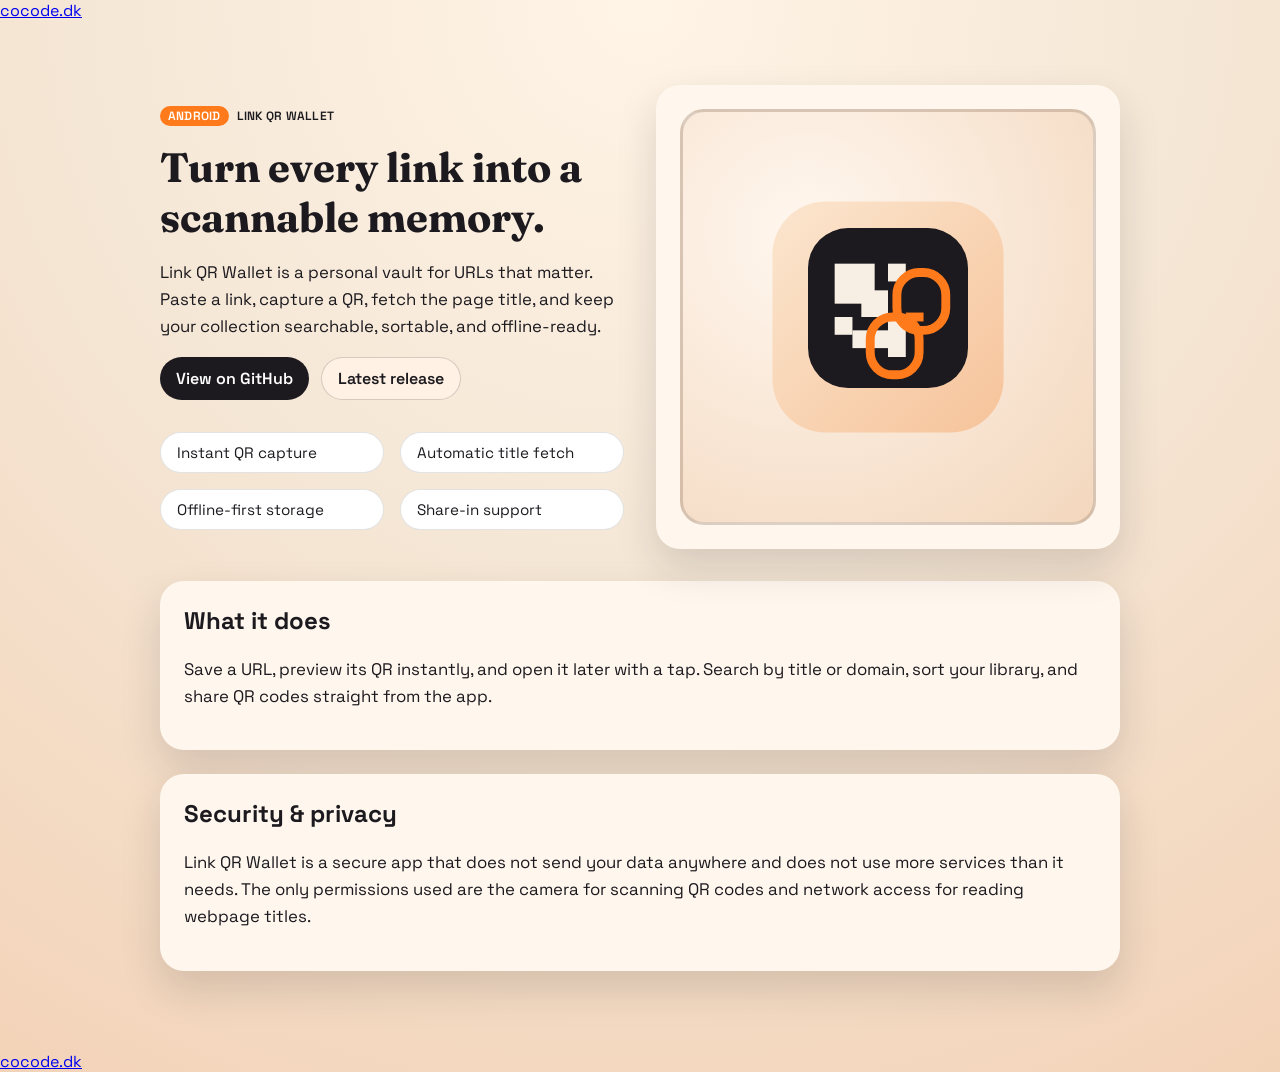
==== docs/index.html @ e9cfd3ce "feat(site): wear the cocode.dk family frame The site had no top bar; cocode-head is added fresh abov" ====
<!doctype html>
<html lang="en">
  <head>
    <meta charset="utf-8" />
    <meta name="viewport" content="width=device-width, initial-scale=1" />
    <title>Link QR Wallet</title>
    <link rel="icon" type="image/svg+xml" href="favicon.svg" />
    <style>
      @import url("https://fonts.googleapis.com/css2?family=Fraunces:wght@500;700&family=Space+Grotesk:wght@400;600&display=swap");
      :root {
        color-scheme: light;
        --bg: #f5e7d6;
        --text: #1c1a1f;
        --accent: #ff7a1a;
        --card: #fff7ee;
        --shadow: rgba(28, 26, 31, 0.15);
      }
      body {
        margin: 0;
        font-family: "Space Grotesk", "Helvetica", sans-serif;
        background:
          radial-gradient(circle at top, #fff4e6 0%, var(--bg) 45%, #f3d3b8 100%),
          linear-gradient(120deg, #f7e2cb 0%, #fcebd8 60%, #f5d0ae 100%);
        color: var(--text);
      }
      .wrap {
        max-width: 960px;
        margin: 0 auto;
        padding: 64px 24px 80px;
      }
      .hero {
        display: grid;
        gap: 32px;
        grid-template-columns: repeat(auto-fit, minmax(260px, 1fr));
        align-items: center;
      }
      .badge {
        display: inline-flex;
        align-items: center;
        gap: 8px;
        font-weight: 600;
        letter-spacing: 0.02em;
        text-transform: uppercase;
        font-size: 0.75rem;
      }
      .badge span {
        background: var(--accent);
        color: white;
        padding: 2px 8px;
        border-radius: 999px;
      }
      h1 {
        font-family: "Fraunces", "Georgia", serif;
        font-size: clamp(2.4rem, 3.2vw, 3.4rem);
        margin: 16px 0 8px;
      }
      p {
        line-height: 1.6;
        font-size: 1.05rem;
      }
      .card {
        background: var(--card);
        padding: 24px;
        border-radius: 24px;
        box-shadow: 0 18px 40px var(--shadow);
      }
      .grid {
        display: grid;
        gap: 16px;
        grid-template-columns: repeat(auto-fit, minmax(220px, 1fr));
        margin-top: 32px;
      }
      .pill {
        border: 1px solid rgba(27, 27, 27, 0.12);
        border-radius: 999px;
        padding: 10px 16px;
        display: inline-flex;
        gap: 8px;
        align-items: center;
        font-size: 0.95rem;
        background: white;
      }
      .cta-group {
        display: flex;
        flex-wrap: wrap;
        gap: 12px;
        margin-top: 8px;
      }
      .cta {
        display: inline-flex;
        align-items: center;
        gap: 8px;
        padding: 10px 16px;
        border-radius: 999px;
        text-decoration: none;
        font-weight: 600;
        transition: background-color 0.2s ease, border-color 0.2s ease, box-shadow 0.2s ease;
      }
      .cta-primary {
        background: #1c1a1f;
        color: #fff;
      }
      .cta-secondary {
        border: 1px solid rgba(27, 27, 27, 0.18);
        color: var(--text);
        background: #fff2e4;
      }
      .cta:hover {
        cursor: pointer;
      }
      .cta-primary:hover {
        background: #3a373f;
      }
      .cta-primary:focus,
      .cta-primary:focus-visible {
        outline: none;
        box-shadow: 0 0 0 3px var(--bg), 0 0 0 5px #1c1a1f;
      }
      .cta-secondary:hover {
        background: #ffe4c9;
        border-color: rgba(27, 27, 27, 0.35);
      }
      .cta-secondary:focus,
      .cta-secondary:focus-visible {
        outline: none;
        box-shadow: 0 0 0 3px var(--bg), 0 0 0 5px var(--accent);
      }
      .qr-box {
        aspect-ratio: 1 / 1;
        display: grid;
        place-items: center;
        border-radius: 24px;
        border: 3px solid rgba(28, 26, 31, 0.14);
        background: radial-gradient(circle at 30% 30%, #fff7ef, #f3d7bd);
        padding: 18px;
      }
      .icon {
        width: min(240px, 60vw);
        animation: float 3.6s ease-in-out infinite;
      }
      @keyframes float {
        0% { transform: translateY(0px); }
        50% { transform: translateY(-8px); }
        100% { transform: translateY(0px); }
      }
      /* The cocode.dk frame lines up with the .wrap column. .wrap has no box-sizing reset, so its
         max-width (960px) caps the content box only and its 24px padding adds to that -- the
         frame's own bar is border-box, so --cocode-max needs the full rendered width (960 + 2*24). */
      cocode-head, cocode-foot { --cocode-max: 1008px; --cocode-gutter: 24px; }
    </style>
    <link rel="stylesheet" href="https://brand.cocode.dk/v1.css" />
    <script type="module" src="https://brand.cocode.dk/v1.js"></script>
  </head>
  <body>
    <!-- The cocode.dk family frame. Without JavaScript its child shows instead: a way home.
         The site has no top bar of its own to replace. -->
    <cocode-head project="Link QR Wallet" accent="#ff7a1a" on-accent="#ffffff">
      <a href="https://cocode.dk">cocode.dk</a>
    </cocode-head>
    <main class="wrap">
      <section class="hero">
        <div>
          <div class="badge">
            <span>Android</span>
            Link QR Wallet
          </div>
          <h1>Turn every link into a scannable memory.</h1>
          <p>
            Link QR Wallet is a personal vault for URLs that matter. Paste a link,
            capture a QR, fetch the page title, and keep your collection searchable,
            sortable, and offline-ready.
          </p>
          <div class="cta-group">
            <a class="cta cta-primary" href="https://github.com/cocodedk/LinkQRWallet">
              View on GitHub
            </a>
            <a class="cta cta-secondary" href="https://github.com/cocodedk/LinkQRWallet/releases/latest">
              Latest release
            </a>
          </div>
          <div class="grid">
            <div class="pill">Instant QR capture</div>
            <div class="pill">Automatic title fetch</div>
            <div class="pill">Offline-first storage</div>
            <div class="pill">Share-in support</div>
          </div>
        </div>
        <div class="card">
          <div class="qr-box">
            <svg class="icon" viewBox="0 0 108 108" role="img" aria-label="Link QR Wallet icon">
              <defs>
                <linearGradient id="bg" x1="0" y1="0" x2="1" y2="1">
                  <stop offset="0%" stop-color="#FBE6CF" />
                  <stop offset="100%" stop-color="#F6C39A" />
                </linearGradient>
              </defs>
              <rect x="2" y="2" width="104" height="104" rx="24" fill="url(#bg)" />
              <rect x="18" y="14" width="72" height="72" rx="18" fill="#1C1A1F" />
              <rect x="30" y="30" width="18" height="18" fill="#F7EFE4" />
              <rect x="54" y="30" width="8" height="8" fill="#F7EFE4" />
              <rect x="30" y="54" width="8" height="8" fill="#F7EFE4" />
              <rect x="42" y="42" width="12" height="12" fill="#F7EFE4" />
              <rect x="54" y="54" width="8" height="18" fill="#F7EFE4" />
              <rect x="38" y="60" width="16" height="8" fill="#F7EFE4" />
              <rect x="46" y="54" width="22" height="26" rx="10" fill="none" stroke="#FF7A1A" stroke-width="4" />
              <rect x="58" y="34" width="22" height="26" rx="10" fill="none" stroke="#FF7A1A" stroke-width="4" />
              <rect x="62" y="52" width="8" height="4" fill="#FF7A1A" />
            </svg>
          </div>
        </div>
      </section>
      <section class="card" style="margin-top: 32px;">
        <h2 style="margin-top: 0;">What it does</h2>
        <p>
          Save a URL, preview its QR instantly, and open it later with a tap.
          Search by title or domain, sort your library, and share QR codes
          straight from the app.
        </p>
      </section>
      <section class="card" style="margin-top: 24px;">
        <h2 style="margin-top: 0;">Security &amp; privacy</h2>
        <p>
          Link QR Wallet is a secure app that does not send your data anywhere
          and does not use more services than it needs. The only permissions
          used are the camera for scanning QR codes and network access for
          reading webpage titles.
        </p>
      </section>
    </main>

    <cocode-foot repo="cocodedk/LinkQRWallet">
      <a href="https://cocode.dk">cocode.dk</a>
    </cocode-foot>
  </body>
</html>
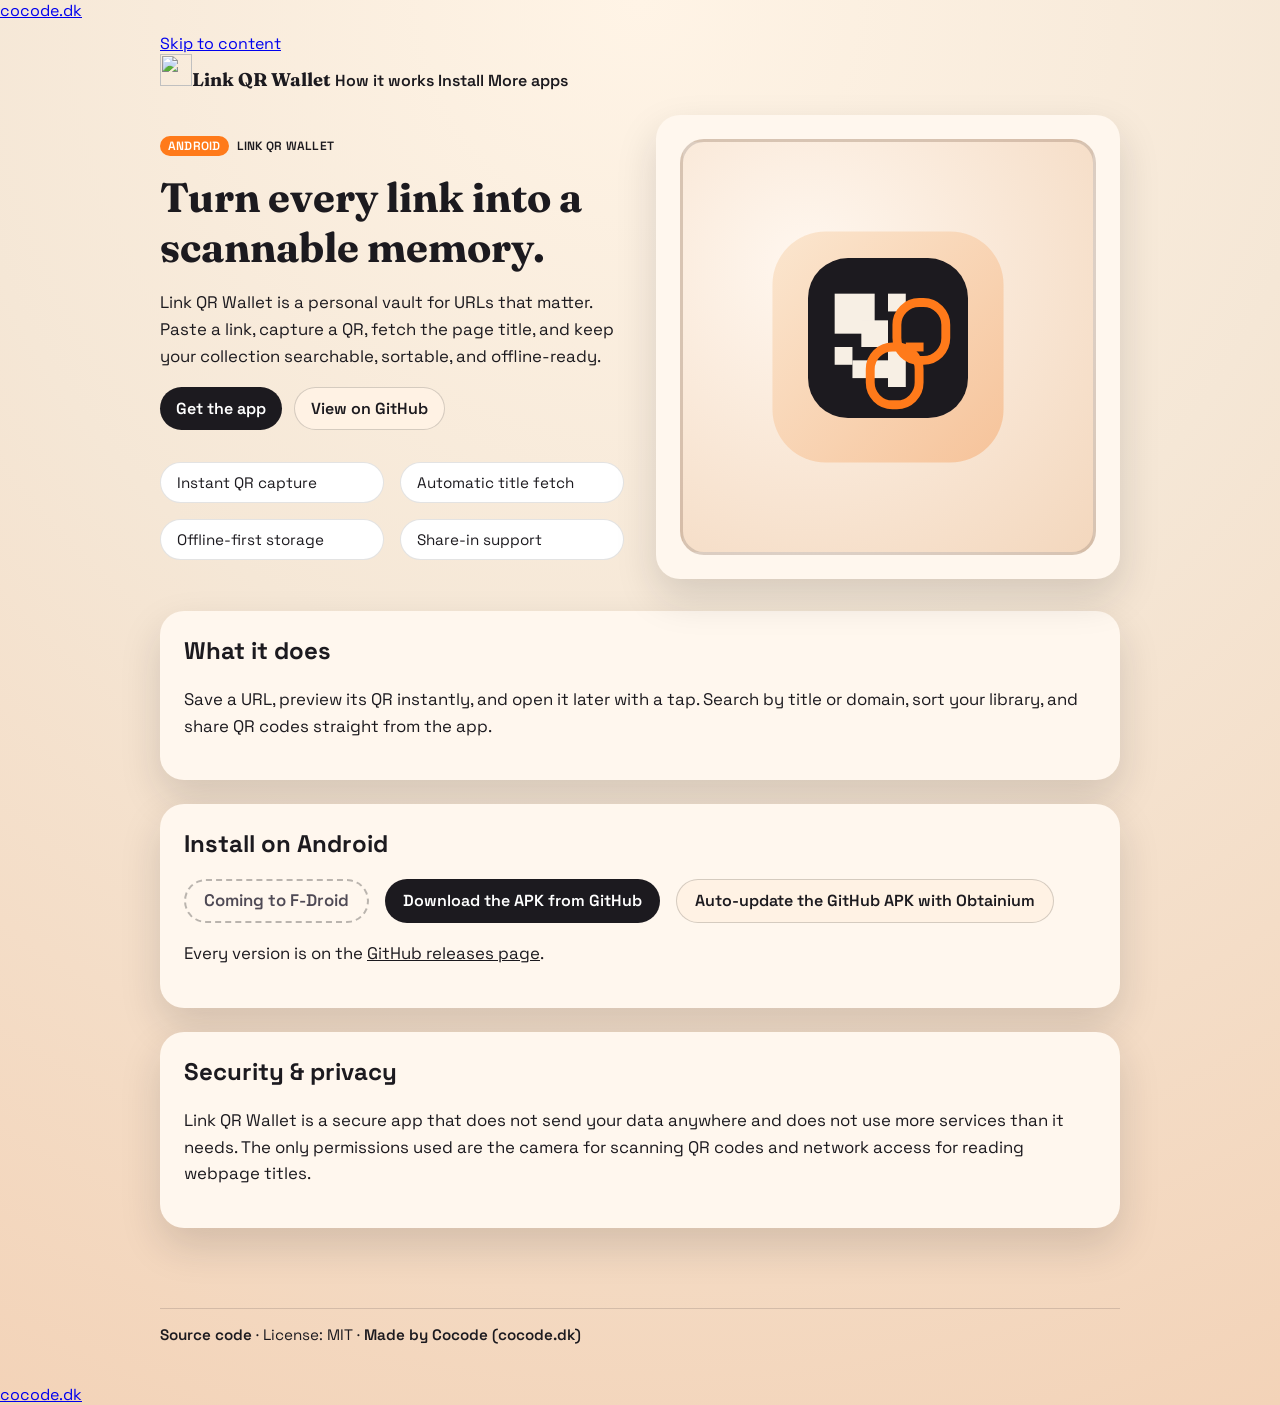
==== commit c7e21dc1: "chore: the cocode-apps publishing standard on the site, README and store listing Site (docs/): - the" ====
--- a/docs/index.html
+++ b/docs/index.html
@@ -5,149 +5,18 @@
     <meta name="viewport" content="width=device-width, initial-scale=1" />
     <title>Link QR Wallet</title>
     <link rel="icon" type="image/svg+xml" href="favicon.svg" />
-    <style>
-      @import url("https://fonts.googleapis.com/css2?family=Fraunces:wght@500;700&family=Space+Grotesk:wght@400;600&display=swap");
-      :root {
-        color-scheme: light;
-        --bg: #f5e7d6;
-        --text: #1c1a1f;
-        --accent: #ff7a1a;
-        --card: #fff7ee;
-        --shadow: rgba(28, 26, 31, 0.15);
-      }
-      body {
-        margin: 0;
-        font-family: "Space Grotesk", "Helvetica", sans-serif;
-        background:
-          radial-gradient(circle at top, #fff4e6 0%, var(--bg) 45%, #f3d3b8 100%),
-          linear-gradient(120deg, #f7e2cb 0%, #fcebd8 60%, #f5d0ae 100%);
-        color: var(--text);
-      }
-      .wrap {
-        max-width: 960px;
-        margin: 0 auto;
-        padding: 64px 24px 80px;
-      }
-      .hero {
-        display: grid;
-        gap: 32px;
-        grid-template-columns: repeat(auto-fit, minmax(260px, 1fr));
-        align-items: center;
-      }
-      .badge {
-        display: inline-flex;
-        align-items: center;
-        gap: 8px;
-        font-weight: 600;
-        letter-spacing: 0.02em;
-        text-transform: uppercase;
-        font-size: 0.75rem;
-      }
-      .badge span {
-        background: var(--accent);
-        color: white;
-        padding: 2px 8px;
-        border-radius: 999px;
-      }
-      h1 {
-        font-family: "Fraunces", "Georgia", serif;
-        font-size: clamp(2.4rem, 3.2vw, 3.4rem);
-        margin: 16px 0 8px;
-      }
-      p {
-        line-height: 1.6;
-        font-size: 1.05rem;
-      }
-      .card {
-        background: var(--card);
-        padding: 24px;
-        border-radius: 24px;
-        box-shadow: 0 18px 40px var(--shadow);
-      }
-      .grid {
-        display: grid;
-        gap: 16px;
-        grid-template-columns: repeat(auto-fit, minmax(220px, 1fr));
-        margin-top: 32px;
-      }
-      .pill {
-        border: 1px solid rgba(27, 27, 27, 0.12);
-        border-radius: 999px;
-        padding: 10px 16px;
-        display: inline-flex;
-        gap: 8px;
-        align-items: center;
-        font-size: 0.95rem;
-        background: white;
-      }
-      .cta-group {
-        display: flex;
-        flex-wrap: wrap;
-        gap: 12px;
-        margin-top: 8px;
-      }
-      .cta {
-        display: inline-flex;
-        align-items: center;
-        gap: 8px;
-        padding: 10px 16px;
-        border-radius: 999px;
-        text-decoration: none;
-        font-weight: 600;
-        transition: background-color 0.2s ease, border-color 0.2s ease, box-shadow 0.2s ease;
-      }
-      .cta-primary {
-        background: #1c1a1f;
-        color: #fff;
-      }
-      .cta-secondary {
-        border: 1px solid rgba(27, 27, 27, 0.18);
-        color: var(--text);
-        background: #fff2e4;
-      }
-      .cta:hover {
-        cursor: pointer;
-      }
-      .cta-primary:hover {
-        background: #3a373f;
-      }
-      .cta-primary:focus,
-      .cta-primary:focus-visible {
-        outline: none;
-        box-shadow: 0 0 0 3px var(--bg), 0 0 0 5px #1c1a1f;
-      }
-      .cta-secondary:hover {
-        background: #ffe4c9;
-        border-color: rgba(27, 27, 27, 0.35);
-      }
-      .cta-secondary:focus,
-      .cta-secondary:focus-visible {
-        outline: none;
-        box-shadow: 0 0 0 3px var(--bg), 0 0 0 5px var(--accent);
-      }
-      .qr-box {
-        aspect-ratio: 1 / 1;
-        display: grid;
-        place-items: center;
-        border-radius: 24px;
-        border: 3px solid rgba(28, 26, 31, 0.14);
-        background: radial-gradient(circle at 30% 30%, #fff7ef, #f3d7bd);
-        padding: 18px;
-      }
-      .icon {
-        width: min(240px, 60vw);
-        animation: float 3.6s ease-in-out infinite;
-      }
-      @keyframes float {
-        0% { transform: translateY(0px); }
-        50% { transform: translateY(-8px); }
-        100% { transform: translateY(0px); }
-      }
-      /* The cocode.dk frame lines up with the .wrap column. .wrap has no box-sizing reset, so its
-         max-width (960px) caps the content box only and its 24px padding adds to that -- the
-         frame's own bar is border-box, so --cocode-max needs the full rendered width (960 + 2*24). */
-      cocode-head, cocode-foot { --cocode-max: 1008px; --cocode-gutter: 24px; }
-    </style>
+    <link rel="alternate" hreflang="en" href="https://qr.cocode.dk/" />
+    <link rel="alternate" hreflang="x-default" href="https://qr.cocode.dk/" />
+    <meta property="og:type" content="website" />
+    <meta property="og:title" content="Link QR Wallet" />
+    <meta property="og:url" content="https://qr.cocode.dk/" />
+    <meta property="og:image" content="https://qr.cocode.dk/img/share.png" />
+    <meta property="og:image:width" content="1024" />
+    <meta property="og:image:height" content="500" />
+    <meta property="og:image:alt" content="Link QR Wallet: the app icon and name" />
+    <meta name="twitter:card" content="summary_large_image" />
+    <link rel="stylesheet" href="styles.css" />
+    <link rel="stylesheet" href="shared-blocks.css" />
     <link rel="stylesheet" href="https://brand.cocode.dk/v1.css" />
     <script type="module" src="https://brand.cocode.dk/v1.js"></script>
   </head>
@@ -157,7 +26,19 @@
     <cocode-head project="Link QR Wallet" accent="#ff7a1a" on-accent="#ffffff">
       <a href="https://cocode.dk">cocode.dk</a>
     </cocode-head>
-    <main class="wrap">
+    <header class="site-nav">
+      <!-- cocode-apps:nav:start -->
+<link rel="stylesheet" href="/css/cocode-nav.css">
+<a class="skip" href="#main">Skip to content</a>
+<nav class="cocode-nav" aria-label="Link QR Wallet">
+  <a class="brand" href="/" data-nav="home" aria-current="page"><img src="/img/icon.png" alt="" width="32" height="32">Link QR Wallet</a>
+  <a href="/#how" data-nav="how">How it works</a>
+  <a href="/#install" data-nav="install">Install</a>
+  <a href="https://cocode.dk/" data-nav="more">More apps</a>
+</nav>
+<!-- cocode-apps:nav:end -->
+    </header>
+    <main id="main" tabindex="-1" class="wrap">
       <section class="hero">
         <div>
           <div class="badge">
@@ -171,11 +52,9 @@
             sortable, and offline-ready.
           </p>
           <div class="cta-group">
-            <a class="cta cta-primary" href="https://github.com/cocodedk/LinkQRWallet">
+            <a class="cta cta-primary" href="#install">Get the app</a>
+            <a class="cta cta-secondary" href="https://github.com/cocodedk/LinkQRWallet">
               View on GitHub
-            </a>
-            <a class="cta cta-secondary" href="https://github.com/cocodedk/LinkQRWallet/releases/latest">
-              Latest release
             </a>
           </div>
           <div class="grid">
@@ -209,12 +88,26 @@
           </div>
         </div>
       </section>
-      <section class="card" style="margin-top: 32px;">
+      <section id="how" class="card" style="margin-top: 32px;">
         <h2 style="margin-top: 0;">What it does</h2>
         <p>
           Save a URL, preview its QR instantly, and open it later with a tap.
           Search by title or domain, sort your library, and share QR codes
           straight from the app.
+        </p>
+      </section>
+      <section id="install" class="card" style="margin-top: 24px;">
+        <h2 style="margin-top: 0;">Install on Android</h2>
+        <!-- cocode-apps:install:start -->
+<ul class="install" role="list">
+  <li><p class="fdroid-soon">Coming to F-Droid</p></li>
+  <li><a href="https://github.com/cocodedk/LinkQRWallet/releases/latest/download/LinkQRWallet.apk">Download the APK from GitHub</a></li>
+  <li><a href="https://apps.obtainium.imranr.dev/redirect?r=obtainium://add/https://github.com/cocodedk/LinkQRWallet">Auto-update the GitHub APK with Obtainium</a></li>
+</ul>
+<!-- cocode-apps:install:end -->
+        <p class="releases">
+          Every version is on the
+          <a href="https://github.com/cocodedk/LinkQRWallet/releases/latest">GitHub releases page</a>.
         </p>
       </section>
       <section class="card" style="margin-top: 24px;">
@@ -228,6 +121,16 @@
       </section>
     </main>
 
+    <div class="site-foot">
+      <!-- cocode-apps:footer:start -->
+<footer class="cocode-footer">
+  <a href="https://github.com/cocodedk/LinkQRWallet">Source code</a> ·
+  License: MIT ·
+  <a href="https://cocode.dk/">Made by Cocode (cocode.dk)</a>
+</footer>
+<!-- cocode-apps:footer:end -->
+    </div>
+
     <cocode-foot repo="cocodedk/LinkQRWallet">
       <a href="https://cocode.dk">cocode.dk</a>
     </cocode-foot>
--- a/docs/styles.css
+++ b/docs/styles.css
@@ -0,0 +1,141 @@
+@import url("https://fonts.googleapis.com/css2?family=Fraunces:wght@500;700&family=Space+Grotesk:wght@400;600&display=swap");
+:root {
+  color-scheme: light;
+  --bg: #f5e7d6;
+  --text: #1c1a1f;
+  --accent: #ff7a1a;
+  --card: #fff7ee;
+  --shadow: rgba(28, 26, 31, 0.15);
+}
+body {
+  margin: 0;
+  font-family: "Space Grotesk", "Helvetica", sans-serif;
+  background:
+    radial-gradient(circle at top, #fff4e6 0%, var(--bg) 45%, #f3d3b8 100%),
+    linear-gradient(120deg, #f7e2cb 0%, #fcebd8 60%, #f5d0ae 100%);
+  color: var(--text);
+}
+.wrap {
+  max-width: 960px;
+  margin: 0 auto;
+  padding: 64px 24px 80px;
+}
+.hero {
+  display: grid;
+  gap: 32px;
+  grid-template-columns: repeat(auto-fit, minmax(260px, 1fr));
+  align-items: center;
+}
+.badge {
+  display: inline-flex;
+  align-items: center;
+  gap: 8px;
+  font-weight: 600;
+  letter-spacing: 0.02em;
+  text-transform: uppercase;
+  font-size: 0.75rem;
+}
+.badge span {
+  background: var(--accent);
+  color: white;
+  padding: 2px 8px;
+  border-radius: 999px;
+}
+h1 {
+  font-family: "Fraunces", "Georgia", serif;
+  font-size: clamp(2.4rem, 3.2vw, 3.4rem);
+  margin: 16px 0 8px;
+}
+p {
+  line-height: 1.6;
+  font-size: 1.05rem;
+}
+.card {
+  background: var(--card);
+  padding: 24px;
+  border-radius: 24px;
+  box-shadow: 0 18px 40px var(--shadow);
+}
+.grid {
+  display: grid;
+  gap: 16px;
+  grid-template-columns: repeat(auto-fit, minmax(220px, 1fr));
+  margin-top: 32px;
+}
+.pill {
+  border: 1px solid rgba(27, 27, 27, 0.12);
+  border-radius: 999px;
+  padding: 10px 16px;
+  display: inline-flex;
+  gap: 8px;
+  align-items: center;
+  font-size: 0.95rem;
+  background: white;
+}
+.cta-group {
+  display: flex;
+  flex-wrap: wrap;
+  gap: 12px;
+  margin-top: 8px;
+}
+.cta {
+  display: inline-flex;
+  align-items: center;
+  gap: 8px;
+  padding: 10px 16px;
+  border-radius: 999px;
+  text-decoration: none;
+  font-weight: 600;
+  transition: background-color 0.2s ease, border-color 0.2s ease, box-shadow 0.2s ease;
+}
+.cta-primary {
+  background: #1c1a1f;
+  color: #fff;
+}
+.cta-secondary {
+  border: 1px solid rgba(27, 27, 27, 0.18);
+  color: var(--text);
+  background: #fff2e4;
+}
+.cta:hover {
+  cursor: pointer;
+}
+.cta-primary:hover {
+  background: #3a373f;
+}
+.cta-primary:focus,
+.cta-primary:focus-visible {
+  outline: none;
+  box-shadow: 0 0 0 3px var(--bg), 0 0 0 5px #1c1a1f;
+}
+.cta-secondary:hover {
+  background: #ffe4c9;
+  border-color: rgba(27, 27, 27, 0.35);
+}
+.cta-secondary:focus,
+.cta-secondary:focus-visible {
+  outline: none;
+  box-shadow: 0 0 0 3px var(--bg), 0 0 0 5px var(--accent);
+}
+.qr-box {
+  aspect-ratio: 1 / 1;
+  display: grid;
+  place-items: center;
+  border-radius: 24px;
+  border: 3px solid rgba(28, 26, 31, 0.14);
+  background: radial-gradient(circle at 30% 30%, #fff7ef, #f3d7bd);
+  padding: 18px;
+}
+.icon {
+  width: min(240px, 60vw);
+  animation: float 3.6s ease-in-out infinite;
+}
+@keyframes float {
+  0% { transform: translateY(0px); }
+  50% { transform: translateY(-8px); }
+  100% { transform: translateY(0px); }
+}
+/* The cocode.dk frame lines up with the .wrap column. .wrap has no box-sizing reset, so its
+   max-width (960px) caps the content box only and its 24px padding adds to that -- the
+   frame's own bar is border-box, so --cocode-max needs the full rendered width (960 + 2*24). */
+cocode-head, cocode-foot { --cocode-max: 1008px; --cocode-gutter: 24px; }
--- a/docs/shared-blocks.css
+++ b/docs/shared-blocks.css
@@ -0,0 +1,95 @@
+/* The shared cocode-apps header, install block and footer, in this site's look. Both wrappers
+   sit in the same column as .wrap (960px content plus 24px each side, no box-sizing reset). */
+.site-nav,
+.site-foot {
+  max-width: 960px;
+  margin: 0 auto;
+  padding: 0 24px;
+}
+.site-nav {
+  padding-top: 12px;
+}
+.cocode-nav a,
+.cocode-footer a {
+  color: var(--text);
+  text-decoration: none;
+  font-weight: 600;
+}
+.cocode-nav a:hover,
+.cocode-footer a:hover {
+  text-decoration: underline;
+}
+.cocode-nav .brand {
+  font-family: "Fraunces", "Georgia", serif;
+  font-size: 1.15rem;
+  font-weight: 700;
+}
+.cocode-nav [aria-current="page"]:not(.brand) {
+  text-decoration: underline;
+  text-decoration-color: var(--accent);
+  text-decoration-thickness: 3px;
+  text-underline-offset: 6px;
+}
+main.wrap {
+  padding-top: 24px;
+}
+main:focus {
+  outline: none;
+}
+.install {
+  list-style: none;
+  padding: 0;
+  margin: 16px 0 0;
+  display: flex;
+  flex-wrap: wrap;
+  align-items: center;
+  gap: 12px 16px;
+}
+.install a,
+.install .fdroid-soon {
+  display: inline-flex;
+  align-items: center;
+  min-height: 44px;
+  margin: 0;
+  padding: 6px 18px;
+  border-radius: 999px;
+  line-height: 1.3;
+  font-weight: 600;
+  text-decoration: none;
+  box-sizing: border-box;
+}
+.install .fdroid-soon {
+  border: 2px dashed rgba(27, 27, 27, 0.3);
+  color: #4f4a55;
+}
+.install li:nth-child(2) a {
+  background: #1c1a1f;
+  color: #fff;
+}
+.install li:nth-child(2) a:hover {
+  background: #3a373f;
+}
+.install li:nth-child(3) a {
+  border: 1px solid rgba(27, 27, 27, 0.18);
+  background: #fff2e4;
+  color: var(--text);
+}
+.install li:nth-child(3) a:hover {
+  background: #ffe4c9;
+  border-color: rgba(27, 27, 27, 0.35);
+}
+.releases a {
+  color: var(--text);
+}
+.install a:focus-visible {
+  outline: none;
+  box-shadow: 0 0 0 3px var(--card), 0 0 0 5px var(--accent);
+}
+.site-foot {
+  padding-bottom: 40px;
+}
+.site-foot .cocode-footer {
+  border-top: 1px solid rgba(28, 26, 31, 0.15);
+  padding-top: 16px;
+  font-size: 0.95rem;
+}
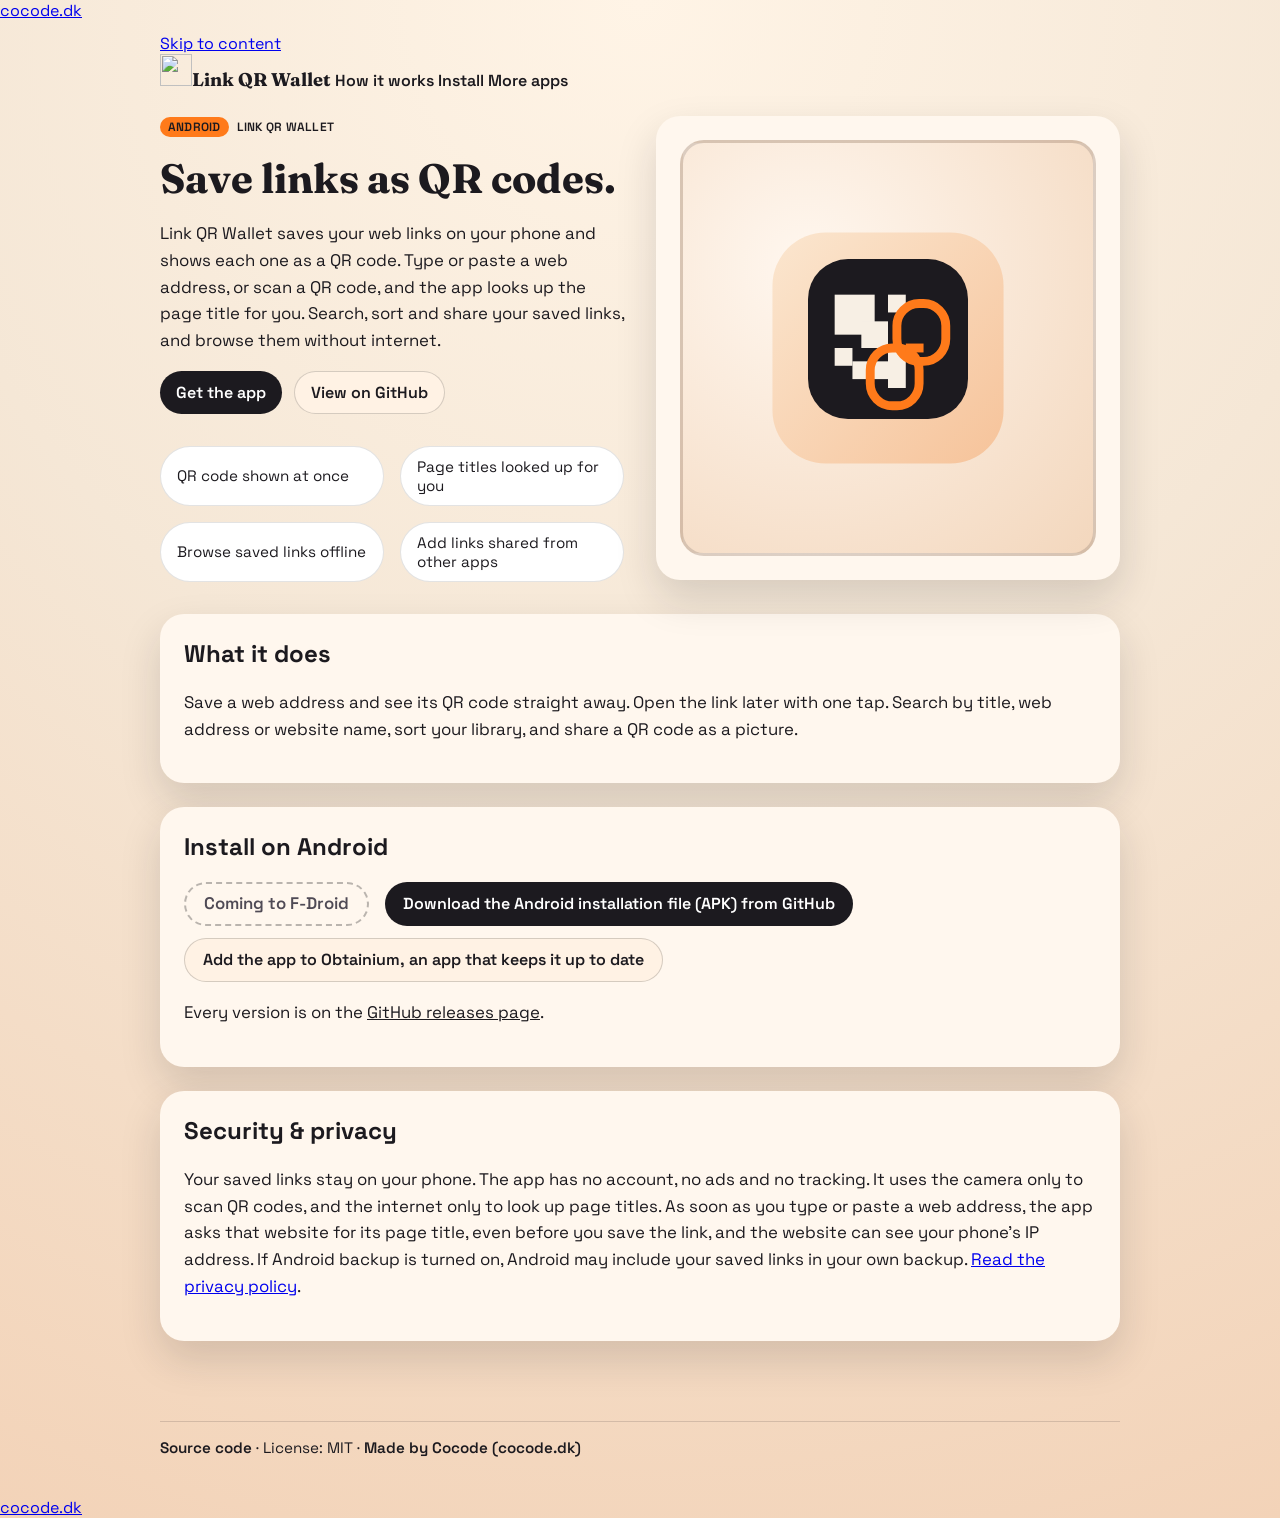
==== commit 8c955dab: "feat: Danish app text, store listing and site; the English texts follow customer-words (needs review" ====
--- a/docs/index.html
+++ b/docs/index.html
@@ -6,6 +6,7 @@
     <title>Link QR Wallet</title>
     <link rel="icon" type="image/svg+xml" href="favicon.svg" />
     <link rel="alternate" hreflang="en" href="https://qr.cocode.dk/" />
+    <link rel="alternate" hreflang="da" href="https://qr.cocode.dk/da/" />
     <link rel="alternate" hreflang="x-default" href="https://qr.cocode.dk/" />
     <meta property="og:type" content="website" />
     <meta property="og:title" content="Link QR Wallet" />
@@ -45,11 +46,12 @@
             <span>Android</span>
             Link QR Wallet
           </div>
-          <h1>Turn every link into a scannable memory.</h1>
+          <h1>Save links as QR codes.</h1>
           <p>
-            Link QR Wallet is a personal vault for URLs that matter. Paste a link,
-            capture a QR, fetch the page title, and keep your collection searchable,
-            sortable, and offline-ready.
+            Link QR Wallet saves your web links on your phone and shows each one as
+            a QR code. Type or paste a web address, or scan a QR code, and the app
+            looks up the page title for you. Search, sort and share your saved
+            links, and browse them without internet.
           </p>
           <div class="cta-group">
             <a class="cta cta-primary" href="#install">Get the app</a>
@@ -58,10 +60,10 @@
             </a>
           </div>
           <div class="grid">
-            <div class="pill">Instant QR capture</div>
-            <div class="pill">Automatic title fetch</div>
-            <div class="pill">Offline-first storage</div>
-            <div class="pill">Share-in support</div>
+            <div class="pill">QR code shown at once</div>
+            <div class="pill">Page titles looked up for you</div>
+            <div class="pill">Browse saved links offline</div>
+            <div class="pill">Add links shared from other apps</div>
           </div>
         </div>
         <div class="card">
@@ -91,9 +93,9 @@
       <section id="how" class="card" style="margin-top: 32px;">
         <h2 style="margin-top: 0;">What it does</h2>
         <p>
-          Save a URL, preview its QR instantly, and open it later with a tap.
-          Search by title or domain, sort your library, and share QR codes
-          straight from the app.
+          Save a web address and see its QR code straight away. Open the link
+          later with one tap. Search by title, web address or website name,
+          sort your library, and share a QR code as a picture.
         </p>
       </section>
       <section id="install" class="card" style="margin-top: 24px;">
@@ -101,22 +103,26 @@
         <!-- cocode-apps:install:start -->
 <ul class="install" role="list">
   <li><p class="fdroid-soon">Coming to F-Droid</p></li>
-  <li><a href="https://github.com/cocodedk/LinkQRWallet/releases/latest/download/LinkQRWallet.apk">Download the APK from GitHub</a></li>
-  <li><a href="https://apps.obtainium.imranr.dev/redirect?r=obtainium://add/https://github.com/cocodedk/LinkQRWallet">Auto-update the GitHub APK with Obtainium</a></li>
+  <li><a href="https://github.com/cocodedk/LinkQRWallet/releases/latest/download/LinkQRWallet.apk">Download the Android installation file (APK) from GitHub</a></li>
+  <li><a href="https://apps.obtainium.imranr.dev/redirect?r=obtainium://add/https://github.com/cocodedk/LinkQRWallet">Add the app to Obtainium, an app that keeps it up to date</a></li>
 </ul>
 <!-- cocode-apps:install:end -->
         <p class="releases">
           Every version is on the
-          <a href="https://github.com/cocodedk/LinkQRWallet/releases/latest">GitHub releases page</a>.
+          <a href="https://github.com/cocodedk/LinkQRWallet/releases">GitHub releases page</a>.
         </p>
       </section>
       <section class="card" style="margin-top: 24px;">
         <h2 style="margin-top: 0;">Security &amp; privacy</h2>
         <p>
-          Link QR Wallet is a secure app that does not send your data anywhere
-          and does not use more services than it needs. The only permissions
-          used are the camera for scanning QR codes and network access for
-          reading webpage titles.
+          Your saved links stay on your phone. The app has no account, no ads
+          and no tracking. It uses the camera only to scan QR codes, and the
+          internet only to look up page titles. As soon as you type or paste a
+          web address, the app asks that website for its page title, even
+          before you save the link, and the website can see your phone's IP
+          address. If Android backup is turned on, Android may include your
+          saved links in your own backup.
+          <a href="/privacy/">Read the privacy policy</a>.
         </p>
       </section>
     </main>
--- a/docs/styles.css
+++ b/docs/styles.css
@@ -4,6 +4,8 @@
   --bg: #f5e7d6;
   --text: #1c1a1f;
   --accent: #ff7a1a;
+  /* Focus rings and the current-page mark: at least 4.4:1 on every background of the page (3:1 needed). */
+  --focus: #a63d00;
   --card: #fff7ee;
   --shadow: rgba(28, 26, 31, 0.15);
 }
@@ -37,7 +39,7 @@
 }
 .badge span {
   background: var(--accent);
-  color: white;
+  color: var(--text);
   padding: 2px 8px;
   border-radius: 999px;
 }
@@ -115,7 +117,7 @@
 .cta-secondary:focus,
 .cta-secondary:focus-visible {
   outline: none;
-  box-shadow: 0 0 0 3px var(--bg), 0 0 0 5px var(--accent);
+  box-shadow: 0 0 0 3px var(--bg), 0 0 0 5px var(--focus);
 }
 .qr-box {
   aspect-ratio: 1 / 1;
@@ -139,3 +141,46 @@
    max-width (960px) caps the content box only and its 24px padding adds to that -- the
    frame's own bar is border-box, so --cocode-max needs the full rendered width (960 + 2*24). */
 cocode-head, cocode-foot { --cocode-max: 1008px; --cocode-gutter: 24px; }
+/* Policy pages (privacy/): one readable column inside a card. */
+.prose {
+  max-width: 760px;
+  margin: 0 auto;
+  line-height: 1.65;
+}
+.prose h1 {
+  margin-top: 0;
+  font-size: clamp(1.9rem, 7vw, 2.6rem);
+  line-height: 1.2;
+  overflow-wrap: anywhere;
+}
+.prose h2 {
+  font-family: "Fraunces", "Georgia", serif;
+  font-size: 1.35rem;
+  margin: 32px 0 8px;
+}
+.prose h3 {
+  font-size: 1.05rem;
+  margin: 20px 0 4px;
+}
+.prose ul {
+  padding-inline-start: 1.25em;
+}
+.prose li {
+  margin: 6px 0;
+  font-size: 1.05rem;
+}
+.prose a {
+  color: var(--focus);
+}
+.prose .meta {
+  color: #4f4a55;
+  font-size: 0.95rem;
+}
+.prose code {
+  background: #fff2e4;
+  border: 1px solid rgba(27, 27, 27, 0.12);
+  border-radius: 6px;
+  padding: 1px 6px;
+  font-size: 0.9em;
+  overflow-wrap: anywhere;
+}
--- a/docs/shared-blocks.css
+++ b/docs/shared-blocks.css
@@ -26,7 +26,7 @@
 }
 .cocode-nav [aria-current="page"]:not(.brand) {
   text-decoration: underline;
-  text-decoration-color: var(--accent);
+  text-decoration-color: var(--focus);
   text-decoration-thickness: 3px;
   text-underline-offset: 6px;
 }
@@ -83,7 +83,7 @@
 }
 .install a:focus-visible {
   outline: none;
-  box-shadow: 0 0 0 3px var(--card), 0 0 0 5px var(--accent);
+  box-shadow: 0 0 0 3px var(--card), 0 0 0 5px var(--focus);
 }
 .site-foot {
   padding-bottom: 40px;
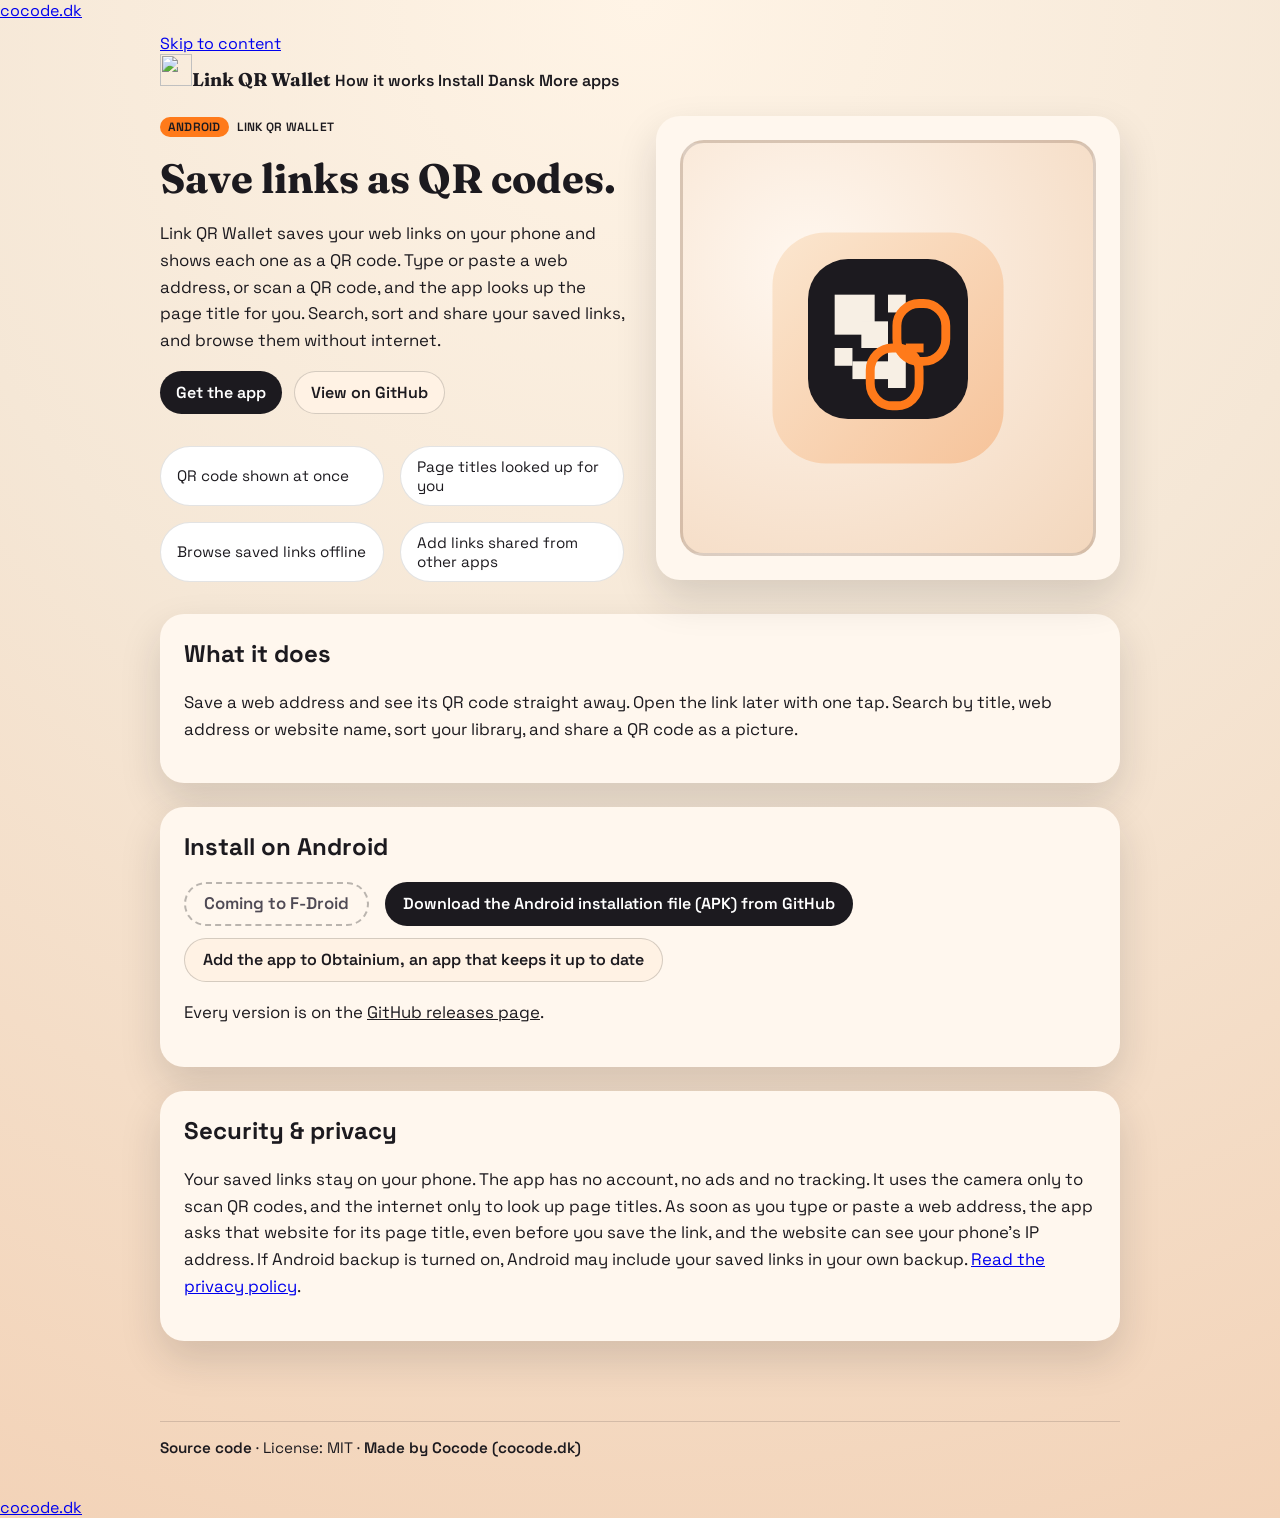
==== commit 34196794: "docs: the shared nav links the English and Danish pages (re-rendered) apps.yml now lists da for this" ====
--- a/docs/index.html
+++ b/docs/index.html
@@ -35,6 +35,7 @@
   <a class="brand" href="/" data-nav="home" aria-current="page"><img src="/img/icon.png" alt="" width="32" height="32">Link QR Wallet</a>
   <a href="/#how" data-nav="how">How it works</a>
   <a href="/#install" data-nav="install">Install</a>
+  <a href="/da/" hreflang="da" lang="da" data-nav="lang">Dansk</a>
   <a href="https://cocode.dk/" data-nav="more">More apps</a>
 </nav>
 <!-- cocode-apps:nav:end -->
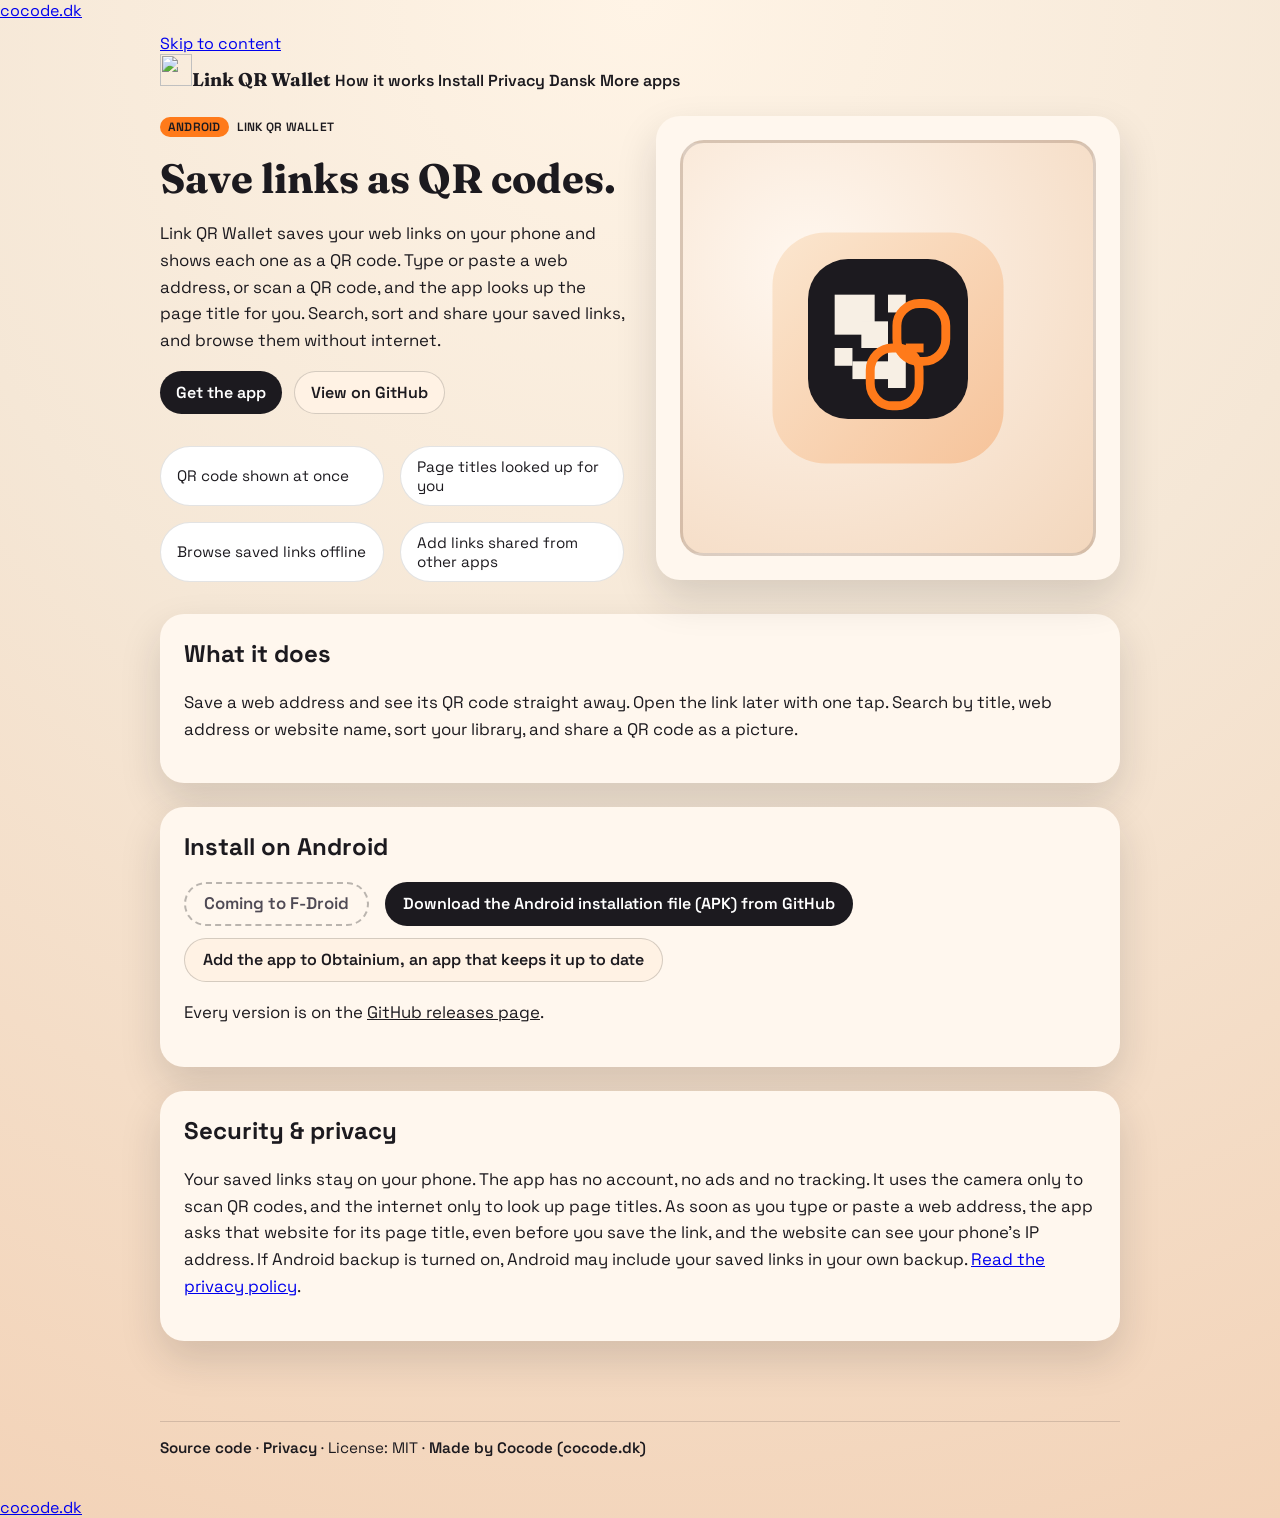
==== commit 8246f0eb: "feat: the navigation links the pages the site now has (privacy, English, Danish) Rendered with cocod" ====
--- a/docs/index.html
+++ b/docs/index.html
@@ -35,6 +35,7 @@
   <a class="brand" href="/" data-nav="home" aria-current="page"><img src="/img/icon.png" alt="" width="32" height="32">Link QR Wallet</a>
   <a href="/#how" data-nav="how">How it works</a>
   <a href="/#install" data-nav="install">Install</a>
+  <a href="/privacy/" data-nav="privacy">Privacy</a>
   <a href="/da/" hreflang="da" lang="da" data-nav="lang">Dansk</a>
   <a href="https://cocode.dk/" data-nav="more">More apps</a>
 </nav>
@@ -132,6 +133,7 @@
       <!-- cocode-apps:footer:start -->
 <footer class="cocode-footer">
   <a href="https://github.com/cocodedk/LinkQRWallet">Source code</a> ·
+  <a href="/privacy/">Privacy</a> ·
   License: MIT ·
   <a href="https://cocode.dk/">Made by Cocode (cocode.dk)</a>
 </footer>
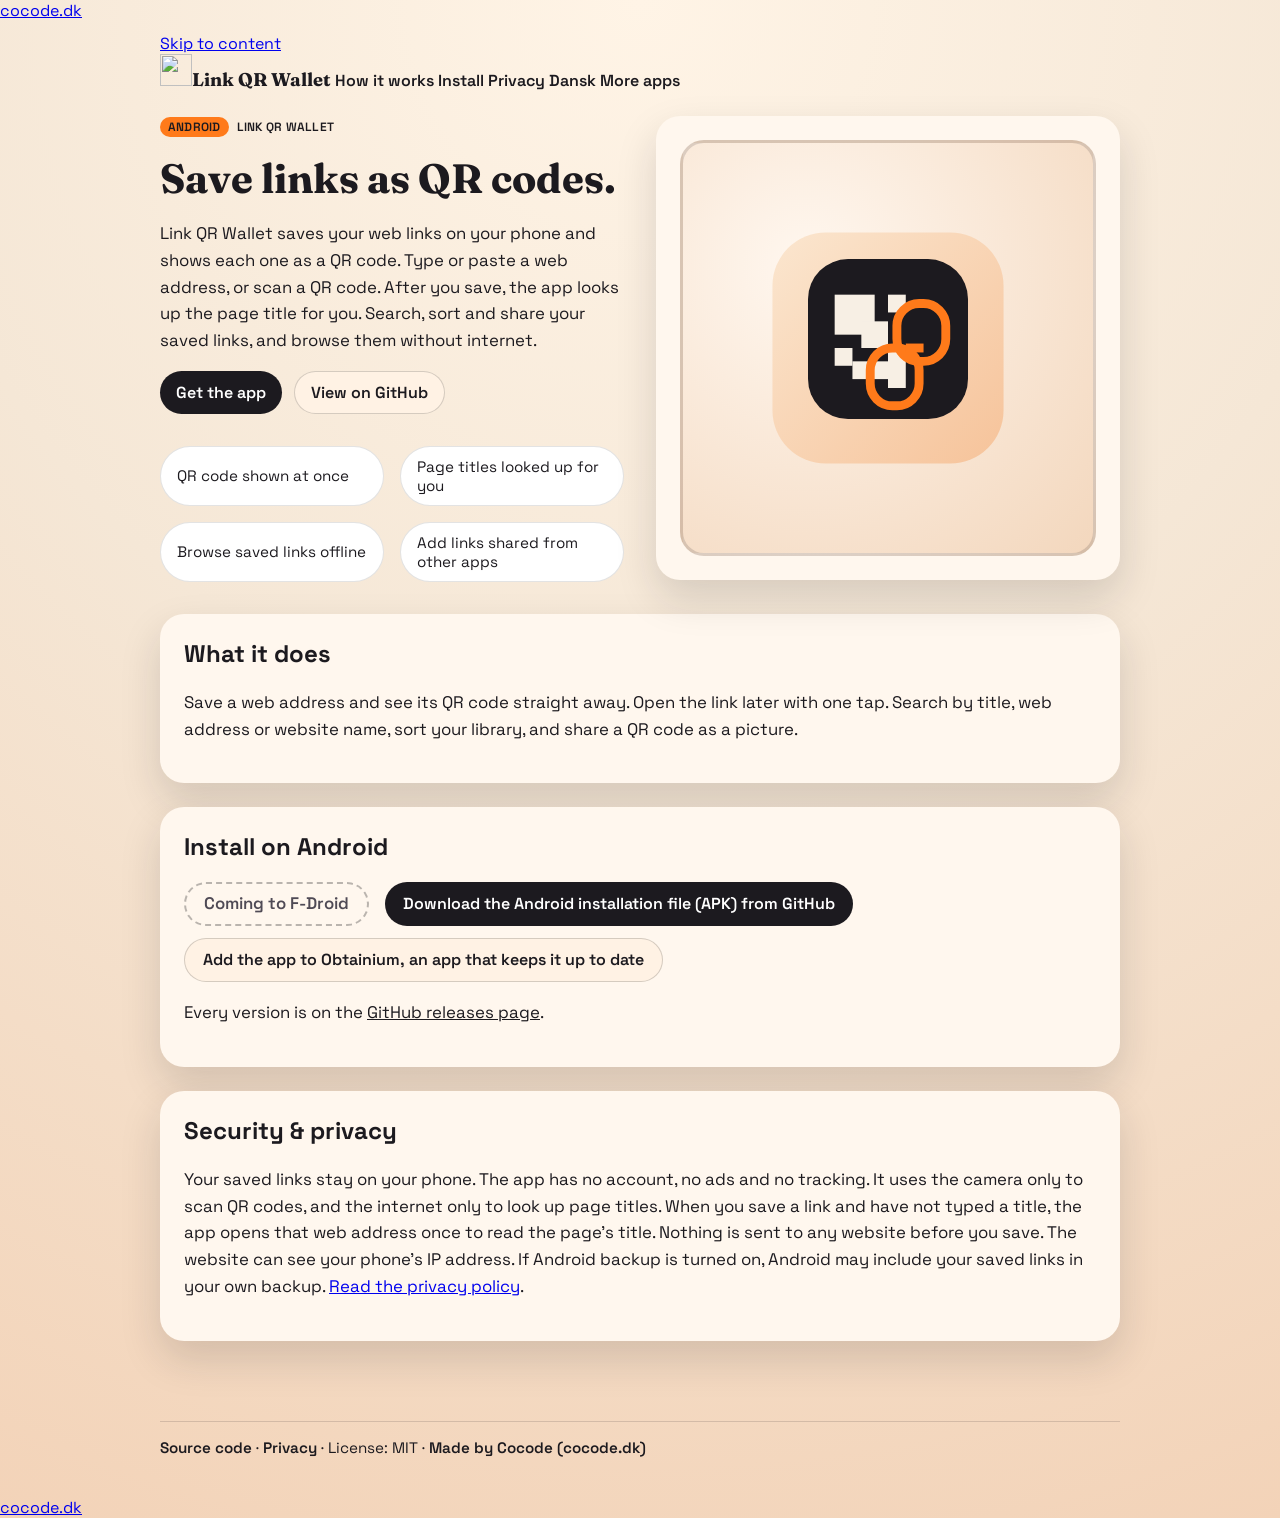
==== commit a83c7ada: "docs: every text says the page title is read once, after Save F-Droid reviewer mezinster found that " ====
--- a/docs/index.html
+++ b/docs/index.html
@@ -51,8 +51,8 @@
           <h1>Save links as QR codes.</h1>
           <p>
             Link QR Wallet saves your web links on your phone and shows each one as
-            a QR code. Type or paste a web address, or scan a QR code, and the app
-            looks up the page title for you. Search, sort and share your saved
+            a QR code. Type or paste a web address, or scan a QR code. After you save,
+            the app looks up the page title for you. Search, sort and share your saved
             links, and browse them without internet.
           </p>
           <div class="cta-group">
@@ -119,10 +119,10 @@
         <p>
           Your saved links stay on your phone. The app has no account, no ads
           and no tracking. It uses the camera only to scan QR codes, and the
-          internet only to look up page titles. As soon as you type or paste a
-          web address, the app asks that website for its page title, even
-          before you save the link, and the website can see your phone's IP
-          address. If Android backup is turned on, Android may include your
+          internet only to look up page titles. When you save a link and have
+          not typed a title, the app opens that web address once to read the
+          page's title. Nothing is sent to any website before you save. The
+          website can see your phone's IP address. If Android backup is turned on, Android may include your
           saved links in your own backup.
           <a href="/privacy/">Read the privacy policy</a>.
         </p>
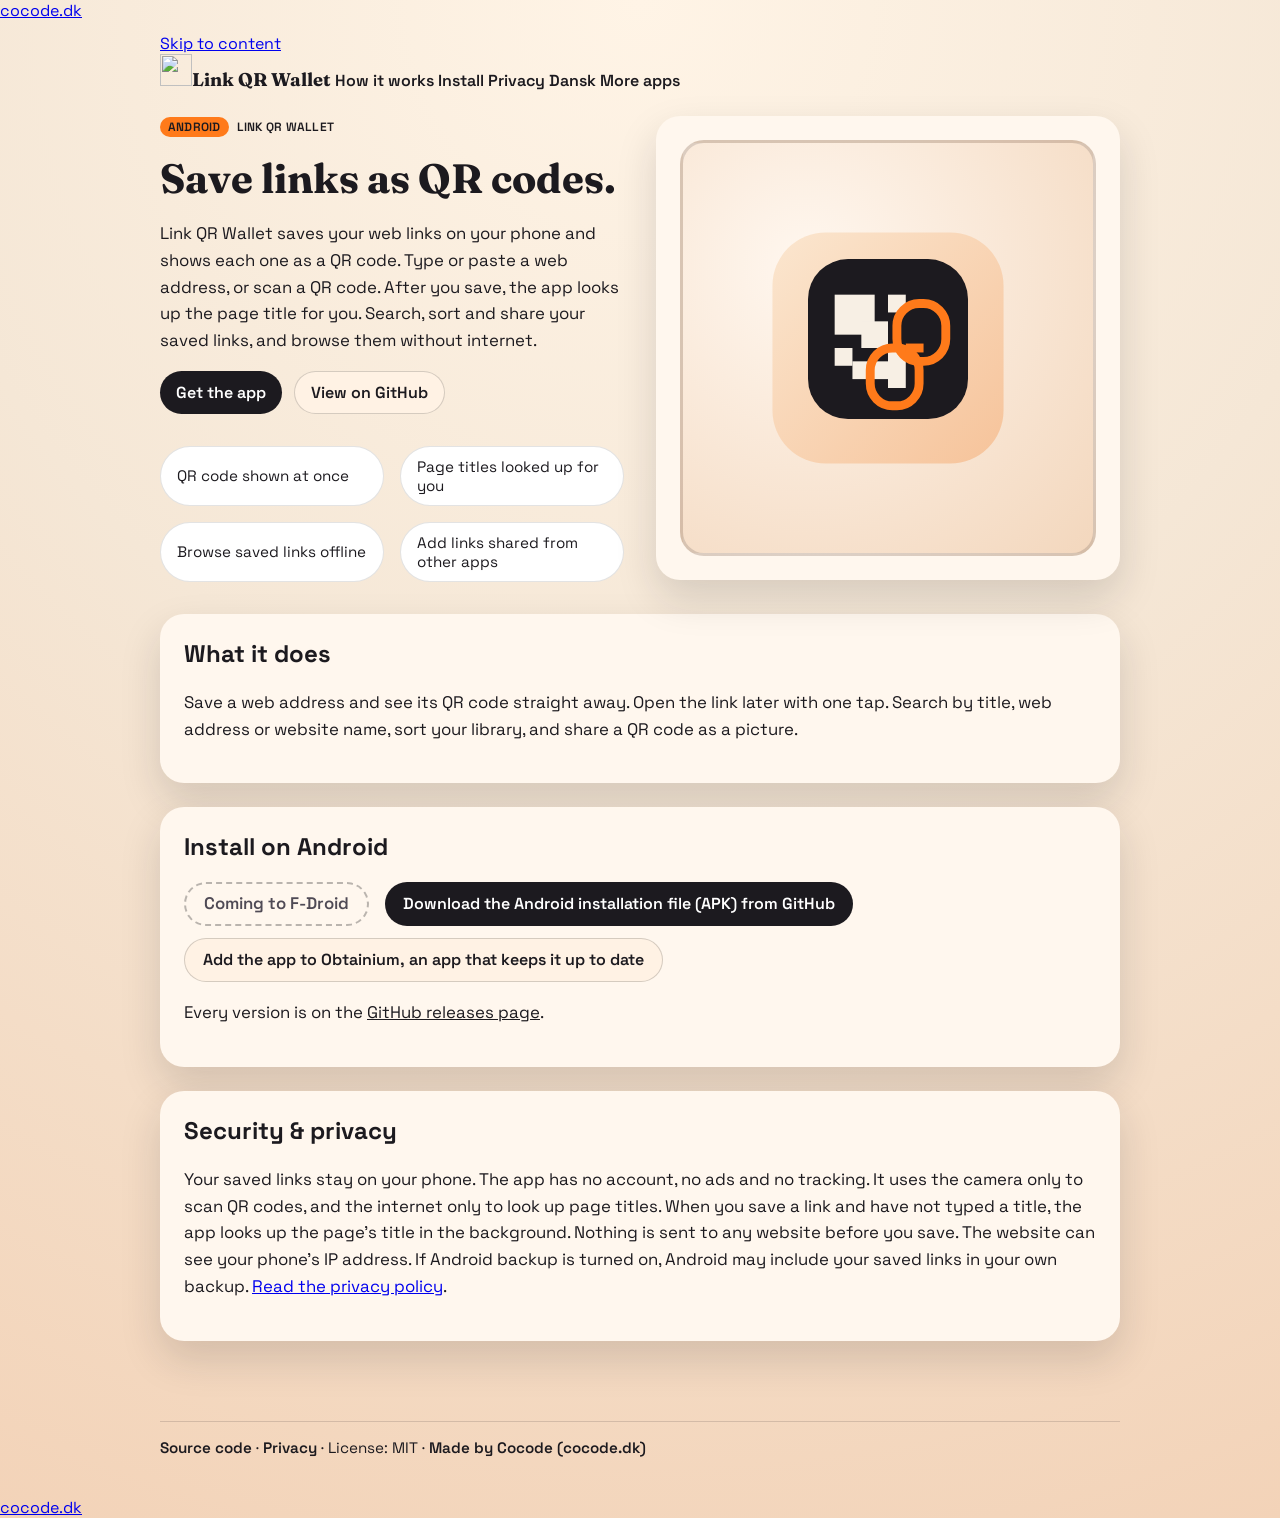
==== commit 407baf67: "docs: every text says the app looks up the title in the background after Save, not "once" The lookup" ====
--- a/docs/index.html
+++ b/docs/index.html
@@ -120,8 +120,8 @@
           Your saved links stay on your phone. The app has no account, no ads
           and no tracking. It uses the camera only to scan QR codes, and the
           internet only to look up page titles. When you save a link and have
-          not typed a title, the app opens that web address once to read the
-          page's title. Nothing is sent to any website before you save. The
+          not typed a title, the app looks up the page's title in the
+          background. Nothing is sent to any website before you save. The
           website can see your phone's IP address. If Android backup is turned on, Android may include your
           saved links in your own backup.
           <a href="/privacy/">Read the privacy policy</a>.
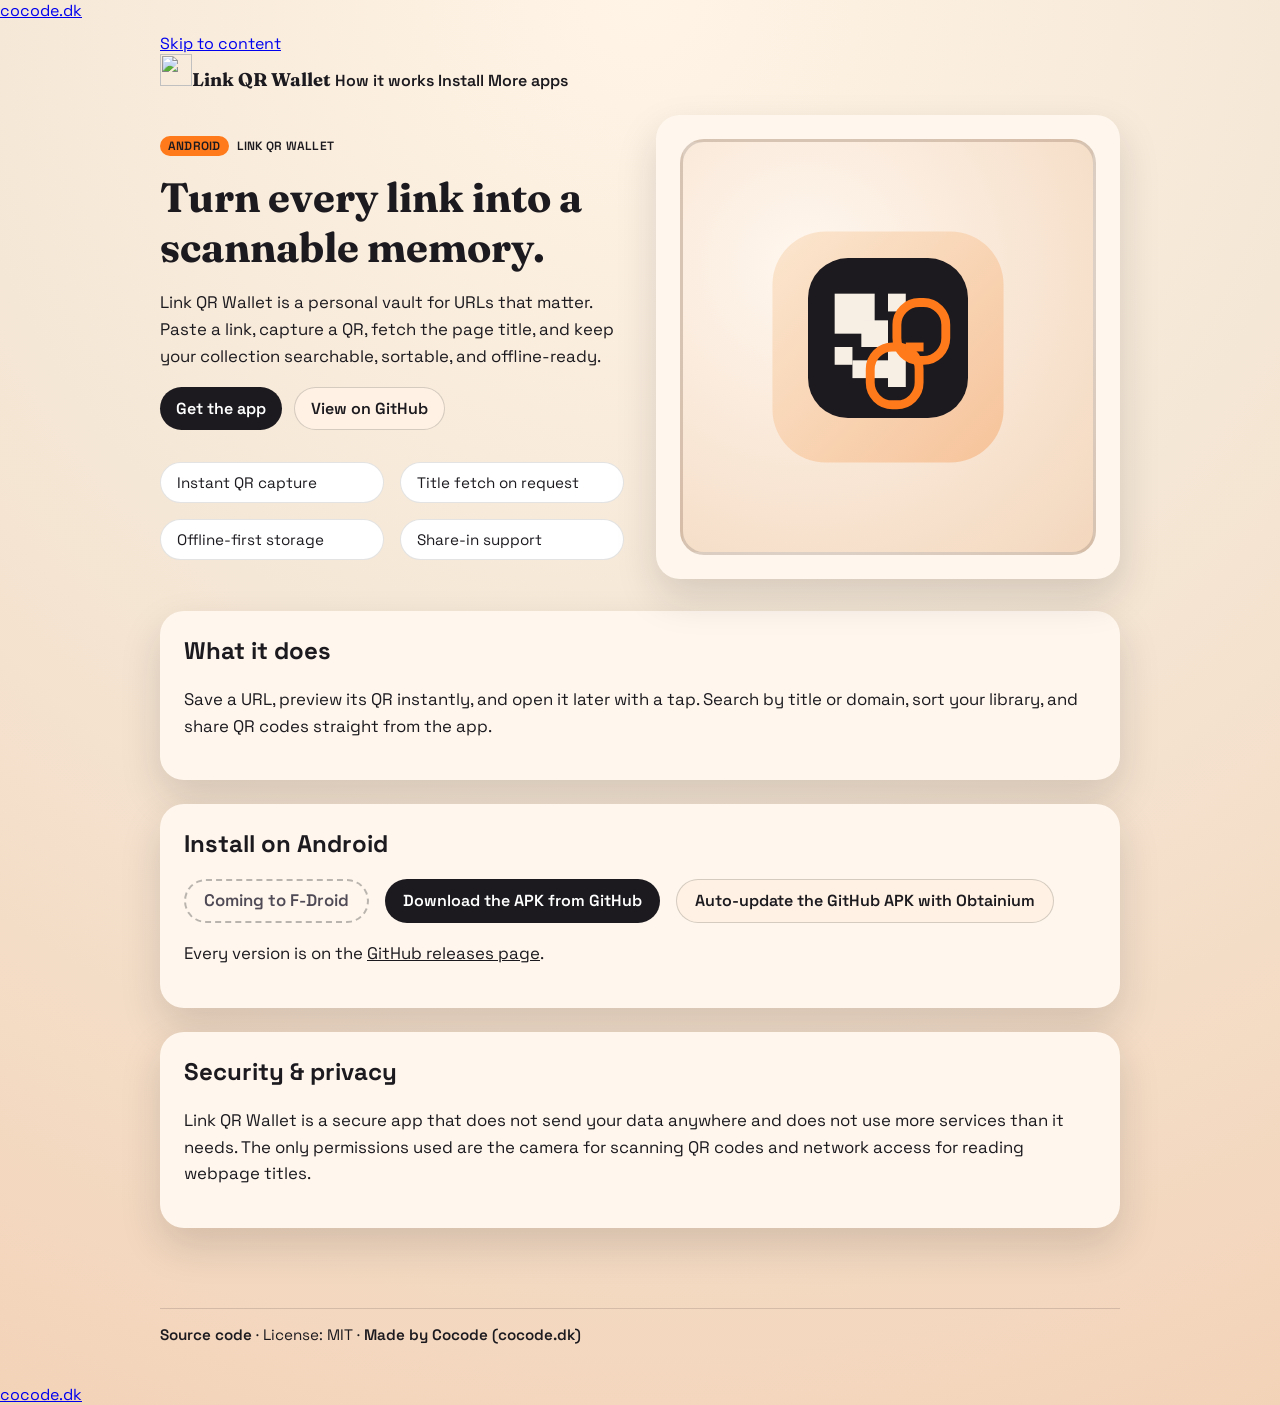
==== commit 2521fdf7: "fix: no-matches search state, and fetch titles only on request A search with no results said "No lin" ====
--- a/docs/index.html
+++ b/docs/index.html
@@ -6,7 +6,6 @@
     <title>Link QR Wallet</title>
     <link rel="icon" type="image/svg+xml" href="favicon.svg" />
     <link rel="alternate" hreflang="en" href="https://qr.cocode.dk/" />
-    <link rel="alternate" hreflang="da" href="https://qr.cocode.dk/da/" />
     <link rel="alternate" hreflang="x-default" href="https://qr.cocode.dk/" />
     <meta property="og:type" content="website" />
     <meta property="og:title" content="Link QR Wallet" />
@@ -35,8 +34,6 @@
   <a class="brand" href="/" data-nav="home" aria-current="page"><img src="/img/icon.png" alt="" width="32" height="32">Link QR Wallet</a>
   <a href="/#how" data-nav="how">How it works</a>
   <a href="/#install" data-nav="install">Install</a>
-  <a href="/privacy/" data-nav="privacy">Privacy</a>
-  <a href="/da/" hreflang="da" lang="da" data-nav="lang">Dansk</a>
   <a href="https://cocode.dk/" data-nav="more">More apps</a>
 </nav>
 <!-- cocode-apps:nav:end -->
@@ -48,12 +45,11 @@
             <span>Android</span>
             Link QR Wallet
           </div>
-          <h1>Save links as QR codes.</h1>
+          <h1>Turn every link into a scannable memory.</h1>
           <p>
-            Link QR Wallet saves your web links on your phone and shows each one as
-            a QR code. Type or paste a web address, or scan a QR code. After you save,
-            the app looks up the page title for you. Search, sort and share your saved
-            links, and browse them without internet.
+            Link QR Wallet is a personal vault for URLs that matter. Paste a link,
+            capture a QR, fetch the page title, and keep your collection searchable,
+            sortable, and offline-ready.
           </p>
           <div class="cta-group">
             <a class="cta cta-primary" href="#install">Get the app</a>
@@ -62,10 +58,10 @@
             </a>
           </div>
           <div class="grid">
-            <div class="pill">QR code shown at once</div>
-            <div class="pill">Page titles looked up for you</div>
-            <div class="pill">Browse saved links offline</div>
-            <div class="pill">Add links shared from other apps</div>
+            <div class="pill">Instant QR capture</div>
+            <div class="pill">Title fetch on request</div>
+            <div class="pill">Offline-first storage</div>
+            <div class="pill">Share-in support</div>
           </div>
         </div>
         <div class="card">
@@ -95,9 +91,9 @@
       <section id="how" class="card" style="margin-top: 32px;">
         <h2 style="margin-top: 0;">What it does</h2>
         <p>
-          Save a web address and see its QR code straight away. Open the link
-          later with one tap. Search by title, web address or website name,
-          sort your library, and share a QR code as a picture.
+          Save a URL, preview its QR instantly, and open it later with a tap.
+          Search by title or domain, sort your library, and share QR codes
+          straight from the app.
         </p>
       </section>
       <section id="install" class="card" style="margin-top: 24px;">
@@ -105,26 +101,22 @@
         <!-- cocode-apps:install:start -->
 <ul class="install" role="list">
   <li><p class="fdroid-soon">Coming to F-Droid</p></li>
-  <li><a href="https://github.com/cocodedk/LinkQRWallet/releases/latest/download/LinkQRWallet.apk">Download the Android installation file (APK) from GitHub</a></li>
-  <li><a href="https://apps.obtainium.imranr.dev/redirect?r=obtainium://add/https://github.com/cocodedk/LinkQRWallet">Add the app to Obtainium, an app that keeps it up to date</a></li>
+  <li><a href="https://github.com/cocodedk/LinkQRWallet/releases/latest/download/LinkQRWallet.apk">Download the APK from GitHub</a></li>
+  <li><a href="https://apps.obtainium.imranr.dev/redirect?r=obtainium://add/https://github.com/cocodedk/LinkQRWallet">Auto-update the GitHub APK with Obtainium</a></li>
 </ul>
 <!-- cocode-apps:install:end -->
         <p class="releases">
           Every version is on the
-          <a href="https://github.com/cocodedk/LinkQRWallet/releases">GitHub releases page</a>.
+          <a href="https://github.com/cocodedk/LinkQRWallet/releases/latest">GitHub releases page</a>.
         </p>
       </section>
       <section class="card" style="margin-top: 24px;">
         <h2 style="margin-top: 0;">Security &amp; privacy</h2>
         <p>
-          Your saved links stay on your phone. The app has no account, no ads
-          and no tracking. It uses the camera only to scan QR codes, and the
-          internet only to look up page titles. When you save a link and have
-          not typed a title, the app looks up the page's title in the
-          background. Nothing is sent to any website before you save. The
-          website can see your phone's IP address. If Android backup is turned on, Android may include your
-          saved links in your own backup.
-          <a href="/privacy/">Read the privacy policy</a>.
+          Link QR Wallet is a secure app that does not send your data anywhere
+          and does not use more services than it needs. The only permissions
+          used are the camera for scanning QR codes and network access for
+          reading webpage titles.
         </p>
       </section>
     </main>
@@ -133,7 +125,6 @@
       <!-- cocode-apps:footer:start -->
 <footer class="cocode-footer">
   <a href="https://github.com/cocodedk/LinkQRWallet">Source code</a> ·
-  <a href="/privacy/">Privacy</a> ·
   License: MIT ·
   <a href="https://cocode.dk/">Made by Cocode (cocode.dk)</a>
 </footer>
